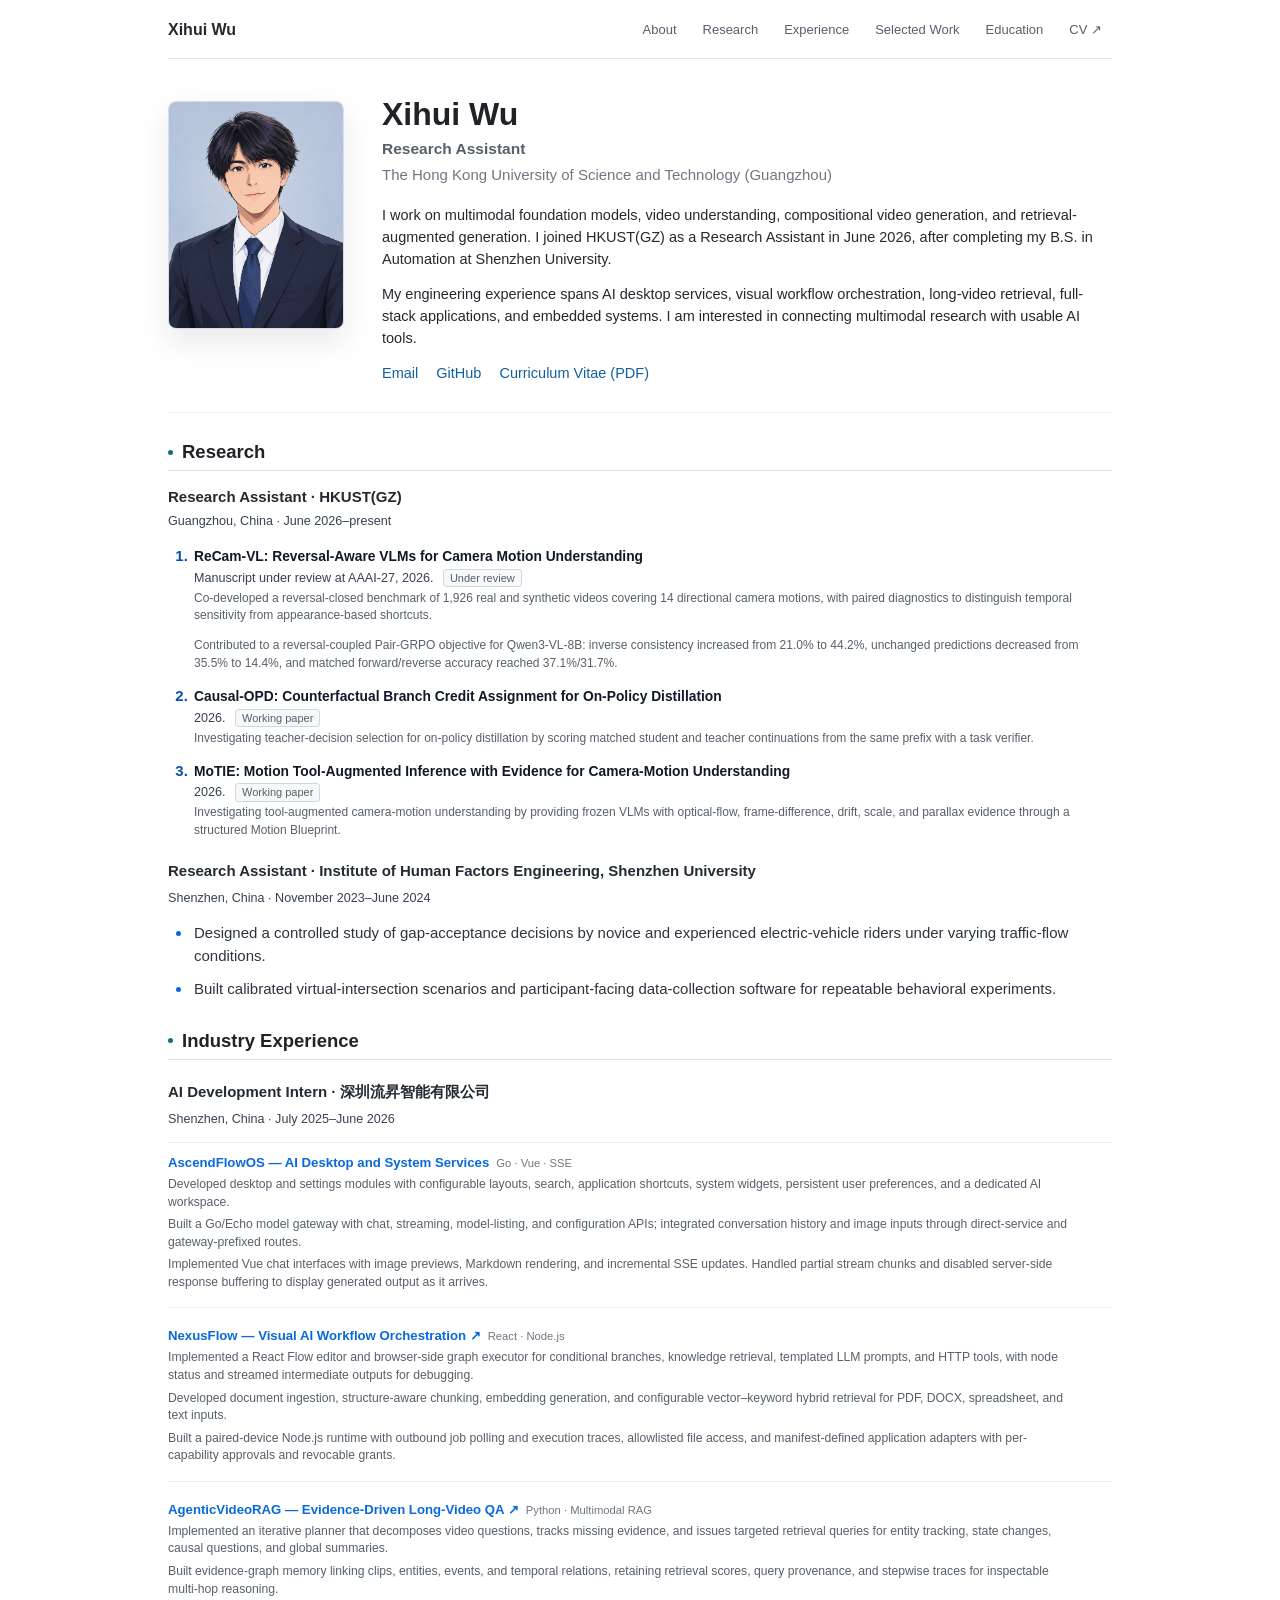
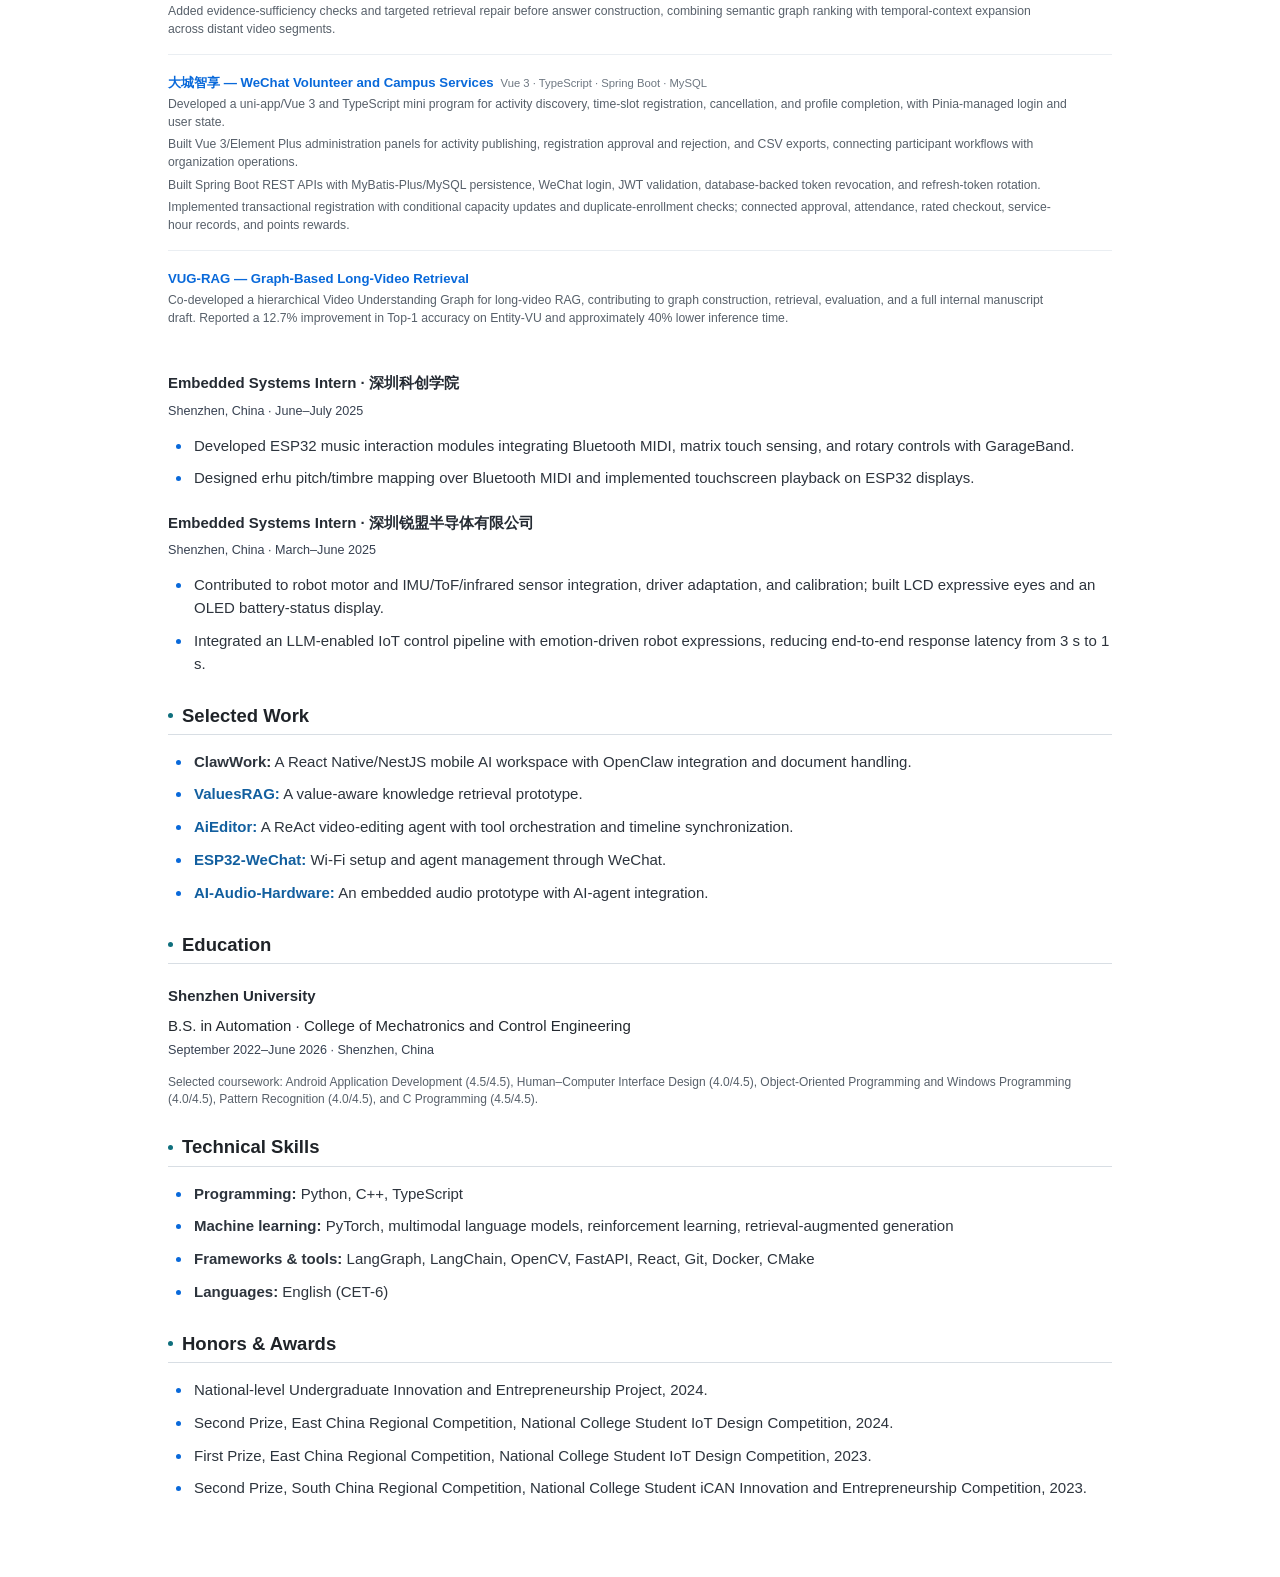
==== index.html @ e4b53911 "Publish Xihui Wu homepage with current CV and anime portrait" ====
<!doctype html>
<html lang="en">
<head>
  <meta charset="utf-8">
  <meta name="viewport" content="width=device-width, initial-scale=1">
  <title>Xihui Wu | Multimodal AI &amp; AI Engineering</title>
  <meta name="description" content="Xihui Wu, Research Assistant at HKUST(GZ). Research in multimodal foundation models and video understanding, with experience building AI systems and full-stack applications.">
  <meta property="og:title" content="Xihui Wu | Multimodal AI &amp; AI Engineering">
  <meta property="og:description" content="Research Assistant at HKUST(GZ), working on multimodal models, video understanding, and retrieval-augmented generation.">
  <meta property="og:type" content="website">
  <meta property="og:url" content="https://5kk601.github.io/">
  <meta property="og:image" content="https://5kk601.github.io/assets/xihui-anime.png">
  <link rel="canonical" href="https://5kk601.github.io/">
  <link rel="icon" href="assets/favicon.svg" type="image/svg+xml">
  <link rel="stylesheet" href="styles.css">
  <script type="application/ld+json">
  {
    "@context": "https://schema.org",
    "@type": "Person",
    "name": "Xihui Wu",
    "url": "https://5kk601.github.io/",
    "image": "https://5kk601.github.io/assets/xihui-anime.png",
    "jobTitle": "Research Assistant",
    "affiliation": {
      "@type": "CollegeOrUniversity",
      "name": "The Hong Kong University of Science and Technology (Guangzhou)"
    },
    "alumniOf": {"@type": "CollegeOrUniversity", "name": "Shenzhen University"},
    "sameAs": ["https://github.com/5kk601"]
  }
  </script>
</head>
<body>
  <a class="skip-link" href="#main-content">Skip to content</a>
  <div class="page">
    <header class="topbar">
      <a class="site-name" href="#about">Xihui Wu</a>
      <button class="nav-toggle" type="button" aria-controls="primary-nav" aria-expanded="false">
        <span>Menu</span><span class="nav-toggle-mark" aria-hidden="true"></span>
      </button>
      <nav id="primary-nav" aria-label="Primary navigation">
        <a href="#about">About</a>
        <a href="#research">Research</a>
        <a href="#experience">Experience</a>
        <a href="#selected-work">Selected Work</a>
        <a href="#education">Education</a>
        <a href="assets/XihuiWu-CV.pdf">CV ↗</a>
      </nav>
    </header>
    <main id="main-content">
      <section class="profile" id="about">
        <div class="portrait-wrap">
          <img class="portrait" src="assets/xihui-anime.png" alt="Anime-style portrait of Xihui Wu" width="176" height="228">
        </div>
        <div class="bio">
          <h1>Xihui Wu</h1>
          <p class="role">Research Assistant</p>
          <p class="affiliation">The Hong Kong University of Science and Technology (Guangzhou)</p>
          <p>I work on multimodal foundation models, video understanding, compositional video generation, and retrieval-augmented generation. I joined HKUST(GZ) as a Research Assistant in June 2026, after completing my B.S. in Automation at Shenzhen University.</p>
          <p>My engineering experience spans AI desktop services, visual workflow orchestration, long-video retrieval, full-stack applications, and embedded systems. I am interested in connecting multimodal research with usable AI tools.</p>
          <p class="links"><a href="mailto:xihuiwu@hkust-gz.edu.cn">Email</a> <a href="https://github.com/5kk601">GitHub</a> <a href="assets/XihuiWu-CV.pdf">Curriculum Vitae (PDF)</a></p>
        </div>
      </section>

      <section id="research">
        <h2>Research</h2>
        <p><strong>Research Assistant · HKUST(GZ)</strong><br><span class="pub-venue">Guangzhou, China · June 2026–present</span></p>
        <ol class="publications">
          <li>
            <div class="pub-title">ReCam-VL: Reversal-Aware VLMs for Camera Motion Understanding</div>
            <div class="pub-venue">Manuscript under review at AAAI-27, 2026. <span class="badge">Under review</span></div>
            <p class="pub-summary">Co-developed a reversal-closed benchmark of 1,926 real and synthetic videos covering 14 directional camera motions, with paired diagnostics to distinguish temporal sensitivity from appearance-based shortcuts.</p>
            <p class="pub-summary">Contributed to a reversal-coupled Pair-GRPO objective for Qwen3-VL-8B: inverse consistency increased from 21.0% to 44.2%, unchanged predictions decreased from 35.5% to 14.4%, and matched forward/reverse accuracy reached 37.1%/31.7%.</p>
          </li>
          <li>
            <div class="pub-title">Causal-OPD: Counterfactual Branch Credit Assignment for On-Policy Distillation</div>
            <div class="pub-venue">2026. <span class="badge">Working paper</span></div>
            <p class="pub-summary">Investigating teacher-decision selection for on-policy distillation by scoring matched student and teacher continuations from the same prefix with a task verifier.</p>
          </li>
          <li>
            <div class="pub-title">MoTIE: Motion Tool-Augmented Inference with Evidence for Camera-Motion Understanding</div>
            <div class="pub-venue">2026. <span class="badge">Working paper</span></div>
            <p class="pub-summary">Investigating tool-augmented camera-motion understanding by providing frozen VLMs with optical-flow, frame-difference, drift, scale, and parallax evidence through a structured Motion Blueprint.</p>
          </li>
        </ol>
        <h3>Research Assistant · Institute of Human Factors Engineering, Shenzhen University</h3>
        <p class="pub-venue">Shenzhen, China · November 2023–June 2024</p>
        <ul>
          <li>Designed a controlled study of gap-acceptance decisions by novice and experienced electric-vehicle riders under varying traffic-flow conditions.</li>
          <li>Built calibrated virtual-intersection scenarios and participant-facing data-collection software for repeatable behavioral experiments.</li>
        </ul>
      </section>

      <section id="experience">
        <h2>Industry Experience</h2>
        <h3>AI Development Intern · <span lang="zh-CN">深圳流昇智能有限公司</span></h3>
        <p class="pub-venue">Shenzhen, China · July 2025–June 2026</p>
        <ul class="projects">
          <li class="project-card">
            <div class="project-head"><span class="project-title">AscendFlowOS — AI Desktop and System Services</span><span class="project-meta">Go · Vue · SSE</span></div>
            <p class="project-desc">Developed desktop and settings modules with configurable layouts, search, application shortcuts, system widgets, persistent user preferences, and a dedicated AI workspace.</p>
            <p class="project-desc">Built a Go/Echo model gateway with chat, streaming, model-listing, and configuration APIs; integrated conversation history and image inputs through direct-service and gateway-prefixed routes.</p>
            <p class="project-desc">Implemented Vue chat interfaces with image previews, Markdown rendering, and incremental SSE updates. Handled partial stream chunks and disabled server-side response buffering to display generated output as it arrives.</p>
          </li>
          <li class="project-card">
            <div class="project-head"><a class="project-title" href="https://github.com/Lam810/NexusFlow">NexusFlow — Visual AI Workflow Orchestration ↗</a><span class="project-meta">React · Node.js</span></div>
            <p class="project-desc">Implemented a React Flow editor and browser-side graph executor for conditional branches, knowledge retrieval, templated LLM prompts, and HTTP tools, with node status and streamed intermediate outputs for debugging.</p>
            <p class="project-desc">Developed document ingestion, structure-aware chunking, embedding generation, and configurable vector–keyword hybrid retrieval for PDF, DOCX, spreadsheet, and text inputs.</p>
            <p class="project-desc">Built a paired-device Node.js runtime with outbound job polling and execution traces, allowlisted file access, and manifest-defined application adapters with per-capability approvals and revocable grants.</p>
          </li>
          <li class="project-card">
            <div class="project-head"><a class="project-title" href="https://github.com/Lam810/AgenticVideoRAG-public">AgenticVideoRAG — Evidence-Driven Long-Video QA ↗</a><span class="project-meta">Python · Multimodal RAG</span></div>
            <p class="project-desc">Implemented an iterative planner that decomposes video questions, tracks missing evidence, and issues targeted retrieval queries for entity tracking, state changes, causal questions, and global summaries.</p>
            <p class="project-desc">Built evidence-graph memory linking clips, entities, events, and temporal relations, retaining retrieval scores, query provenance, and stepwise traces for inspectable multi-hop reasoning.</p>
            <p class="project-desc">Added evidence-sufficiency checks and targeted retrieval repair before answer construction, combining semantic graph ranking with temporal-context expansion across distant video segments.</p>
          </li>
          <li class="project-card">
            <div class="project-head"><span class="project-title"><span lang="zh-CN">大城智享</span> — WeChat Volunteer and Campus Services</span><span class="project-meta">Vue 3 · TypeScript · Spring Boot · MySQL</span></div>
            <p class="project-desc">Developed a uni-app/Vue 3 and TypeScript mini program for activity discovery, time-slot registration, cancellation, and profile completion, with Pinia-managed login and user state.</p>
            <p class="project-desc">Built Vue 3/Element Plus administration panels for activity publishing, registration approval and rejection, and CSV exports, connecting participant workflows with organization operations.</p>
            <p class="project-desc">Built Spring Boot REST APIs with MyBatis-Plus/MySQL persistence, WeChat login, JWT validation, database-backed token revocation, and refresh-token rotation.</p>
            <p class="project-desc">Implemented transactional registration with conditional capacity updates and duplicate-enrollment checks; connected approval, attendance, rated checkout, service-hour records, and points rewards.</p>
          </li>
          <li class="project-card">
            <div class="project-head"><span class="project-title">VUG-RAG — Graph-Based Long-Video Retrieval</span></div>
            <p class="project-desc">Co-developed a hierarchical Video Understanding Graph for long-video RAG, contributing to graph construction, retrieval, evaluation, and a full internal manuscript draft. Reported a 12.7% improvement in Top-1 accuracy on Entity-VU and approximately 40% lower inference time.</p>
          </li>
        </ul>
        <h3>Embedded Systems Intern · <span lang="zh-CN">深圳科创学院</span></h3>
        <p class="pub-venue">Shenzhen, China · June–July 2025</p>
        <ul>
          <li>Developed ESP32 music interaction modules integrating Bluetooth MIDI, matrix touch sensing, and rotary controls with GarageBand.</li>
          <li>Designed erhu pitch/timbre mapping over Bluetooth MIDI and implemented touchscreen playback on ESP32 displays.</li>
        </ul>
        <h3>Embedded Systems Intern · <span lang="zh-CN">深圳锐盟半导体有限公司</span></h3>
        <p class="pub-venue">Shenzhen, China · March–June 2025</p>
        <ul>
          <li>Contributed to robot motor and IMU/ToF/infrared sensor integration, driver adaptation, and calibration; built LCD expressive eyes and an OLED battery-status display.</li>
          <li>Integrated an LLM-enabled IoT control pipeline with emotion-driven robot expressions, reducing end-to-end response latency from 3 s to 1 s.</li>
        </ul>
      </section>

      <section id="selected-work">
        <h2>Selected Work</h2>
        <ul>
          <li><strong>ClawWork:</strong> A React Native/NestJS mobile AI workspace with OpenClaw integration and document handling.</li>
          <li><a href="https://github.com/wwwwwkkkkkk7777/ValuesRAG"><strong>ValuesRAG:</strong></a> A value-aware knowledge retrieval prototype.</li>
          <li><a href="https://github.com/wwwwwkkkkkk7777/AiEditor"><strong>AiEditor:</strong></a> A ReAct video-editing agent with tool orchestration and timeline synchronization.</li>
          <li><a href="https://github.com/wwwwwkkkkkk7777/esp32-wechat"><strong>ESP32-WeChat:</strong></a> Wi-Fi setup and agent management through WeChat.</li>
          <li><a href="https://github.com/wwwwwkkkkkk7777/AI-Audio-Hardware"><strong>AI-Audio-Hardware:</strong></a> An embedded audio prototype with AI-agent integration.</li>
        </ul>
      </section>

      <section id="education">
        <h2>Education</h2>
        <h3>Shenzhen University</h3>
        <p>B.S. in Automation · College of Mechatronics and Control Engineering<br><span class="pub-venue">September 2022–June 2026 · Shenzhen, China</span></p>
        <p class="pub-summary">Selected coursework: Android Application Development (4.5/4.5), Human–Computer Interface Design (4.0/4.5), Object-Oriented Programming and Windows Programming (4.0/4.5), Pattern Recognition (4.0/4.5), and C Programming (4.5/4.5).</p>
      </section>
      <section id="skills">
        <h2>Technical Skills</h2>
        <ul>
          <li><strong>Programming:</strong> Python, C++, TypeScript</li>
          <li><strong>Machine learning:</strong> PyTorch, multimodal language models, reinforcement learning, retrieval-augmented generation</li>
          <li><strong>Frameworks &amp; tools:</strong> LangGraph, LangChain, OpenCV, FastAPI, React, Git, Docker, CMake</li>
          <li><strong>Languages:</strong> English (CET-6)</li>
        </ul>
      </section>
      <section id="honors">
        <h2>Honors &amp; Awards</h2>
        <ul>
          <li>National-level Undergraduate Innovation and Entrepreneurship Project, 2024.</li>
          <li>Second Prize, East China Regional Competition, National College Student IoT Design Competition, 2024.</li>
          <li>First Prize, East China Regional Competition, National College Student IoT Design Competition, 2023.</li>
          <li>Second Prize, South China Regional Competition, National College Student iCAN Innovation and Entrepreneurship Competition, 2023.</li>
        </ul>
      </section>
    </main>
  </div>
  <script>
    const toggle = document.querySelector('.nav-toggle');
    const nav = document.querySelector('#primary-nav');
    function closeMenu() {
      toggle.setAttribute('aria-expanded', 'false');
      nav.classList.remove('is-open');
    }
    toggle.addEventListener('click', () => {
      const open = toggle.getAttribute('aria-expanded') !== 'true';
      toggle.setAttribute('aria-expanded', String(open));
      nav.classList.toggle('is-open', open);
    });
    nav.addEventListener('click', (event) => {
      if (event.target.closest('a')) closeMenu();
    });
    document.addEventListener('keydown', (event) => {
      if (event.key === 'Escape' && toggle.getAttribute('aria-expanded') === 'true') {
        closeMenu();
        toggle.focus();
      }
    });
    document.addEventListener('click', (event) => {
      if (!event.target.closest('.topbar')) closeMenu();
    });
  </script>
</body>
</html>
---- styles.css ----
:root {
  --page-bg: #f6f8fa;
  --surface: #fff;
  --surface-soft: #f6f8fa;
  --text: #24292f;
  --muted: #57606a;
  --light-muted: #6e7781;
  --line: #d8dee4;
  --line-soft: #eaeef2;
  --accent: #0969da;
  --accent-dark: #0550ae;
  --accent-soft: #ddf4ff;
  --teal: #0f6f7d;
  --teal-soft: #e7f4f6;
  --shadow: 0 14px 36px rgba(27, 31, 36, 0.08);
}

/* Shared accessibility and long-form profile details. */
a:focus-visible, button:focus-visible, summary:focus-visible {
  outline: 2px solid var(--accent);
  outline-offset: 4px;
}
.skip-link { position: fixed; left: 16px; top: -70px; z-index: 30; padding: 10px 16px; background: #fff; }
.skip-link:focus { top: 10px; }
.experience-entry { margin: 24px 0; }
.experience-entry h3 { margin-bottom: 4px; }
.experience-meta { color: var(--muted); font-size: 13px; margin-bottom: 12px; }
.experience-entry li { font-size: 14px; }
.links { display: flex; flex-wrap: wrap; gap: 10px 18px; }
@media (prefers-reduced-motion: reduce) {
  html { scroll-behavior: auto; }
  *, *::before, *::after { transition: none !important; }
}

html {
  color-scheme: light;
  font-size: 15px;
  scroll-behavior: smooth;
}

* {
  box-sizing: border-box;
}

body {
  margin: 0;
  background:
    radial-gradient(circle at 18% 0%, rgba(9, 105, 218, 0.045), transparent 32%),
    linear-gradient(180deg, #fff 0, #fff 360px, var(--page-bg) 100%);
  color: var(--text);
  font-family: -apple-system, BlinkMacSystemFont, "Segoe UI", Roboto,
    "Helvetica Neue", Arial, "Noto Sans", "PingFang SC", "Microsoft YaHei",
    sans-serif;
  line-height: 1.58;
  text-rendering: optimizeLegibility;
}

a {
  color: #125f9f;
  text-decoration: none;
  text-underline-offset: 3px;
}

a:hover {
  color: var(--accent-dark);
  text-decoration: underline;
}

.page {
  max-width: 1040px;
  margin: 0 auto;
  padding: 0 28px 48px;
}

.topbar {
  position: sticky;
  top: 0;
  z-index: 10;
  display: flex;
  align-items: center;
  justify-content: space-between;
  gap: 24px;
  padding: 14px 0 12px;
  margin-bottom: 32px;
  border-bottom: 1px solid rgba(216, 222, 228, 0.9);
  background: rgba(255, 255, 255, 0.94);
  backdrop-filter: blur(14px);
}

.site-name {
  flex: 0 0 auto;
  color: var(--text);
  font-size: 16px;
  font-weight: 750;
  letter-spacing: 0;
}

nav {
  display: flex;
  flex-wrap: wrap;
  justify-content: flex-end;
  gap: 6px;
  font-size: 13px;
}

nav a {
  display: inline-flex;
  align-items: center;
  min-height: 32px;
  padding: 5px 10px;
  border-radius: 6px;
  color: var(--muted);
}

nav a:hover,
nav a.is-active {
  background: var(--accent-soft);
  color: var(--accent-dark);
  text-decoration: none;
}

.nav-toggle {
  display: none;
}

.profile {
  display: grid;
  grid-template-columns: 178px minmax(0, 1fr);
  gap: 36px;
  align-items: start;
  padding: 10px 0 34px;
  margin-bottom: 34px;
  border-bottom: 1px solid var(--line-soft);
}

.portrait-wrap {
  padding-top: 4px;
}

.portrait {
  display: block;
  width: 176px;
  height: 228px;
  object-fit: cover;
  object-position: center top;
  border: 1px solid var(--line);
  border-radius: 8px;
  box-shadow: 0 12px 30px rgba(27, 31, 36, 0.1);
  background: var(--surface);
}

h1 {
  margin: 0 0 5px;
  color: #1f2328;
  font-size: 32px;
  line-height: 1.12;
  font-weight: 760;
  letter-spacing: 0;
}

.role,
.affiliation {
  margin: 0 0 4px;
  color: var(--muted);
  line-height: 1.45;
}

.role {
  font-size: 15.5px;
  font-weight: 650;
}

.affiliation {
  margin-bottom: 18px;
  color: var(--light-muted);
}

.bio p:not(.role):not(.affiliation) {
  max-width: 780px;
  font-size: 14.5px;
}

.links {
  margin-bottom: 0;
}

section {
  margin: 34px 0;
  scroll-margin-top: 86px;
}

h2 {
  display: flex;
  align-items: center;
  gap: 9px;
  margin: 0 0 15px;
  padding-bottom: 7px;
  border-bottom: 1px solid var(--line);
  color: #1f2328;
  font-size: 18.5px;
  line-height: 1.2;
  font-weight: 720;
  letter-spacing: 0;
}

h2::before {
  content: "";
  width: 5px;
  height: 5px;
  border-radius: 50%;
  background: var(--teal);
}

h3 {
  margin: 22px 0 9px;
  color: #252b33;
  font-size: 15px;
  line-height: 1.35;
  font-weight: 720;
}

p {
  margin: 0 0 13px;
}

ul,
ol {
  margin: 0;
  padding-left: 24px;
}

li {
  margin-bottom: 8px;
  padding-left: 2px;
}

li::marker {
  color: var(--accent);
}

section > ul {
  color: #2d343d;
}

section > ul li {
  padding-top: 1px;
  padding-bottom: 1px;
}

.pub-note {
  margin-top: -4px;
  color: var(--muted);
  font-size: 12px;
}

.section-note {
  margin: -6px 0 14px;
  color: var(--muted);
  font-size: 12px;
  line-height: 1.5;
}

.pub-summary {
  margin-top: 2px;
  color: var(--muted);
  font-size: 12px;
  line-height: 1.45;
}

.disclosure {
  margin-top: 14px;
  border-bottom: 1px solid var(--line);
}

.disclosure summary {
  display: flex;
  align-items: baseline;
  gap: 8px;
  padding: 9px 0;
  color: #303843;
  font-size: 13.5px;
  font-weight: 680;
  line-height: 1.4;
  cursor: pointer;
  list-style: none;
}

.disclosure summary::-webkit-details-marker {
  display: none;
}

.disclosure summary:focus-visible {
  outline: 2px solid rgba(15, 111, 125, 0.35);
  outline-offset: 2px;
  border-radius: 2px;
}

.disclosure summary span {
  color: var(--muted);
  font-size: 11.5px;
  font-weight: 450;
}

.disclosure summary::after {
  content: "+";
  margin-left: auto;
  color: var(--accent-dark);
  font-size: 17px;
  font-weight: 450;
  line-height: 1;
}

.disclosure[open] summary::after {
  content: "−";
}

.disclosure > ul,
.disclosure > ol {
  margin: 4px 0 12px;
}

.publication-disclosure {
  margin-top: 20px;
}

.section-disclosure {
  margin-top: 0;
}

.section-disclosure summary {
  margin: 0;
  padding: 0 0 10px;
  border-bottom: 1px solid var(--line);
  color: #1f2328;
  font-size: 18.5px;
  line-height: 1.2;
  font-weight: 720;
}

.section-disclosure summary::before {
  content: "";
  width: 5px;
  height: 5px;
  border-radius: 50%;
  background: var(--teal);
  flex: 0 0 auto;
}

.publications {
  padding-left: 24px;
  list-style: decimal;
}

.publications li {
  margin-bottom: 15px;
  padding-left: 2px;
}

.publications li::marker {
  color: var(--accent-dark);
  font-weight: 650;
}

.pub-title {
  color: #111827;
  font-size: 14px;
  font-weight: 690;
  line-height: 1.42;
}

.secondary-title {
  color: #444;
  font-weight: 400;
}

.pub-authors,
.pub-venue {
  margin-top: 2px;
  color: #374151;
  font-size: 13px;
  line-height: 1.44;
}

.badge {
  display: inline-flex;
  align-items: center;
  margin-left: 6px;
  padding: 1px 6px;
  border: 1px solid #bbb;
  border-radius: 3px;
  background: transparent;
  color: #555;
  font-size: 11px;
  font-weight: 500;
  line-height: 1.35;
  white-space: nowrap;
}

.pub-actions {
  display: flex;
  flex-wrap: wrap;
  gap: 6px;
  margin-top: 6px;
}

.pub-button {
  display: inline-flex;
  align-items: center;
  justify-content: center;
  min-width: 42px;
  min-height: 24px;
  padding: 2px 8px;
  border: 1px solid #bbb;
  border-radius: 3px;
  background: transparent;
  color: #555;
  font-size: 12px;
  font-weight: 500;
  line-height: 1.4;
  text-align: center;
}

a.pub-button:hover {
  border-color: #125f9f;
  color: #125f9f;
  text-decoration: none;
}

.pub-button.disabled {
  cursor: default;
  opacity: 0.65;
}

.project-controls {
  display: flex;
  flex-wrap: wrap;
  gap: 8px;
  margin: 12px 0 16px;
}

.project-filter {
  display: inline-flex;
  align-items: center;
  min-height: 28px;
  padding: 3px 11px;
  border: 1px solid #d0d7de;
  border-radius: 999px;
  background: #fff;
  color: #57606a;
  font: inherit;
  font-size: 12px;
  font-weight: 520;
  cursor: pointer;
}

.project-filter:hover {
  border-color: #afb8c1;
  background: #f6f8fa;
}

.project-filter.is-active {
  border-color: rgba(9, 105, 218, 0.35);
  background: #ddf4ff;
  color: #0969da;
}

.projects {
  display: grid;
  grid-template-columns: minmax(0, 1fr);
  gap: 13px;
  margin: 0;
  padding-left: 0;
  list-style: none;
}

.project-card {
  padding: 0;
}

.project-card[hidden] {
  display: none;
}

.project-head {
  display: flex;
  flex-wrap: wrap;
  align-items: baseline;
  gap: 7px;
  margin-bottom: 1px;
}

.project-title {
  color: #0969da;
  font-size: 13.5px;
  font-weight: 650;
}

.project-card .project-title:hover {
  color: #0550ae;
}

.project-meta {
  color: var(--light-muted);
  font-size: 11.25px;
}

.project-note {
  display: none;
}

.project-desc {
  margin: 3px 0 5px;
  max-width: 900px;
  color: var(--muted);
  font-size: 12.5px;
  line-height: 1.46;
}

.project-tags {
  display: flex;
  flex-wrap: wrap;
  gap: 5px;
  margin-top: 0;
}

.project-tag {
  display: inline-flex;
  align-items: center;
  min-height: 18px;
  padding: 0 7px;
  border: 1px solid #d0d7de;
  border-radius: 999px;
  background: #f6f8fa;
  color: #57606a;
  font-size: 10.5px;
  font-weight: 500;
  line-height: 17px;
  white-space: nowrap;
}

.project-tag--npu {
  border-color: #9ec5fe;
  background: #ddf4ff;
  color: #0969da;
}

strong {
  font-weight: 700;
}

footer {
  display: none;
}

@media (max-width: 820px) {
  .page {
    padding: 0 20px 40px;
  }

  .topbar {
    display: grid;
    grid-template-columns: minmax(0, 1fr) auto;
    align-items: center;
    margin: 0 -20px 30px;
    padding: 14px 20px 10px;
    overflow: visible;
  }

  .site-name {
    display: inline-block;
    margin-bottom: 0;
  }

  .nav-toggle {
    display: inline-flex;
    align-items: center;
    gap: 8px;
    min-height: 34px;
    padding: 5px 10px;
    border: 1px solid var(--line);
    border-radius: 6px;
    background: #fff;
    color: var(--muted);
    font: inherit;
    font-size: 13px;
    font-weight: 650;
    cursor: pointer;
  }

  .nav-toggle:hover {
    border-color: #c7d4dd;
    color: var(--accent-dark);
    background: var(--surface-soft);
  }

  .nav-toggle-mark {
    position: relative;
    display: inline-block;
    width: 16px;
    height: 12px;
  }

  .nav-toggle-mark::before,
  .nav-toggle-mark::after {
    content: "";
    position: absolute;
    right: 0;
    width: 16px;
    height: 2px;
    border-radius: 2px;
    background: currentColor;
    transition: transform 160ms ease, top 160ms ease;
  }

  .nav-toggle-mark::before {
    top: 2px;
  }

  .nav-toggle-mark::after {
    top: 8px;
  }

  .nav-toggle[aria-expanded="true"] .nav-toggle-mark::before {
    top: 5px;
    transform: rotate(45deg);
  }

  .nav-toggle[aria-expanded="true"] .nav-toggle-mark::after {
    top: 5px;
    transform: rotate(-45deg);
  }

  nav {
    position: absolute;
    top: calc(100% + 8px);
    right: 20px;
    display: flex;
    flex-direction: column;
    flex-wrap: nowrap;
    gap: 2px;
    width: min(230px, calc(100vw - 40px));
    max-height: 0;
    padding: 0;
    border: 1px solid transparent;
    border-radius: 8px;
    background: #fff;
    box-shadow: none;
    overflow: hidden;
    opacity: 0;
    visibility: hidden;
    transform: translateY(-4px);
    transition: max-height 180ms ease, opacity 150ms ease, transform 160ms ease;
  }

  nav.is-open {
    max-height: 320px;
    padding: 6px;
    border-color: var(--line);
    box-shadow: 0 14px 32px rgba(27, 31, 36, 0.13);
    opacity: 1;
    visibility: visible;
    transform: translateY(0);
  }

  nav a {
    justify-content: flex-start;
    min-height: 34px;
    padding: 7px 10px;
    border: 0;
    border-radius: 6px;
    background: transparent;
    white-space: nowrap;
  }

  .profile {
    grid-template-columns: 116px minmax(0, 1fr);
    gap: 16px;
    padding: 4px 0 28px;
    margin-bottom: 32px;
  }

  .portrait-wrap {
    grid-row: span 3;
  }

  .portrait {
    width: 112px;
    height: 146px;
    box-shadow: 0 8px 22px rgba(27, 31, 36, 0.08);
  }

  .bio {
    display: contents;
  }

  .bio h1,
  .bio .role,
  .bio .affiliation {
    grid-column: 2;
  }

  .bio h1 {
    align-self: end;
    margin-top: 4px;
    font-size: 27px;
  }

  .role {
    font-size: 14px;
  }

  .affiliation {
    margin-bottom: 0;
    font-size: 13.5px;
  }

  .bio p:not(.role):not(.affiliation) {
    grid-column: 1 / -1;
    max-width: none;
    margin-top: 4px;
  }

  section {
    margin: 30px 0;
    scroll-margin-top: 104px;
  }

  h2 {
    margin-bottom: 14px;
    font-size: 18px;
  }

}

@media (max-width: 520px) {
  body {
    line-height: 1.58;
  }

  .page {
    padding: 0 16px 34px;
  }

  .topbar {
    margin-right: -16px;
    margin-left: -16px;
    padding-right: 16px;
    padding-left: 16px;
  }

  .profile {
    grid-template-columns: 92px minmax(0, 1fr);
    gap: 14px;
    padding-bottom: 24px;
  }

  .portrait {
    width: 88px;
    height: 116px;
    border-radius: 6px;
  }

  .bio h1 {
    font-size: 24px;
  }

  .role,
  .affiliation {
    font-size: 12.5px;
  }

  .bio p:not(.role):not(.affiliation),
  section > ul,
  section > ol {
    font-size: 14px;
  }

  h2 {
    font-size: 17.5px;
  }

  h3 {
    margin-top: 20px;
  }

  .disclosure summary {
    display: grid;
    grid-template-columns: minmax(0, 1fr) auto;
    gap: 2px 10px;
  }

  .disclosure summary span {
    grid-column: 1;
    grid-row: 2;
  }

  .disclosure summary::after {
    grid-column: 2;
    grid-row: 1 / span 2;
    align-self: center;
    margin-left: 0;
  }

  .section-disclosure summary {
    display: flex;
    align-items: center;
  }

  .section-disclosure summary span {
    margin-left: 2px;
  }

  .section-disclosure summary::after {
    margin-left: auto;
  }

  ul,
  ol {
    padding-left: 20px;
  }

  .publications li {
    margin-bottom: 13px;
  }

  .pub-title {
    font-size: 13.5px;
  }

  .pub-authors,
  .pub-venue {
    font-size: 12.5px;
  }

  .badge {
    margin-top: 4px;
    margin-left: 0;
  }

  .project-controls {
    flex-wrap: nowrap;
    margin-right: -16px;
    padding-right: 16px;
    overflow-x: auto;
    scrollbar-width: none;
  }

  .project-controls::-webkit-scrollbar {
    display: none;
  }

  .project-filter {
    flex: 0 0 auto;
  }

  .project-head {
    display: block;
  }

  .project-meta {
    display: block;
    margin-top: 1px;
  }
}


.protected-disclosure:not([data-unlocked="true"]) summary span::after {
  content: " / locked";
}

.protected-disclosure.unlock-failed summary {
  color: #8a2424;
}

.protected-disclosure.unlock-failed summary::after {
  color: #8a2424;
}


/* Academic refresh: compact, white, index-oriented homepage layout. */
body {
  background: #fff;
  line-height: 1.52;
}

.page {
  max-width: 1000px;
}

.topbar {
  margin-bottom: 28px;
  box-shadow: none;
}

.profile {
  margin-bottom: 24px;
  padding-bottom: 28px;
}

section {
  margin: 28px 0;
}

.news-section {
  margin-top: 8px;
}

.news-list {
  display: grid;
  gap: 6px;
  margin: 0;
  padding-left: 0;
  color: #2d343d;
  font-size: 13px;
  list-style: none;
}

.news-list li {
  display: grid;
  grid-template-columns: 94px minmax(0, 1fr);
  gap: 14px;
  margin: 0;
  padding: 0;
}

.news-date {
  color: var(--light-muted);
  font-size: 11.5px;
  white-space: nowrap;
}

.publications li {
  margin-bottom: 12px;
}

.pub-title {
  font-size: 13.8px;
  font-weight: 680;
}

.pub-authors,
.pub-venue {
  font-size: 12.6px;
  line-height: 1.42;
}

.pub-actions {
  margin-top: 5px;
}

.pub-button,
.badge {
  border-color: #d0d7de;
  background: #f6f8fa;
  color: #57606a;
}

.projects {
  gap: 0;
  border-top: 1px solid var(--line-soft);
}

.project-card {
  padding: 10px 0 11px;
  border-bottom: 1px solid var(--line-soft);
}

.project-card:last-child {
  border-bottom: 0;
}

.project-title {
  font-size: 13.2px;
}

.project-desc {
  margin: 3px 0 5px;
  color: #57606a;
  font-size: 12.2px;
  line-height: 1.44;
}

.project-tag {
  min-height: 17px;
  padding: 0 6px;
  border-radius: 999px;
  background: #f6f8fa;
  font-size: 10.2px;
  line-height: 16px;
}

@media (max-width: 520px) {
  .news-list li {
    grid-template-columns: 1fr;
    gap: 0;
  }

  .news-date {
    font-size: 11px;
  }

  .project-card {
    padding: 11px 0;
  }
}
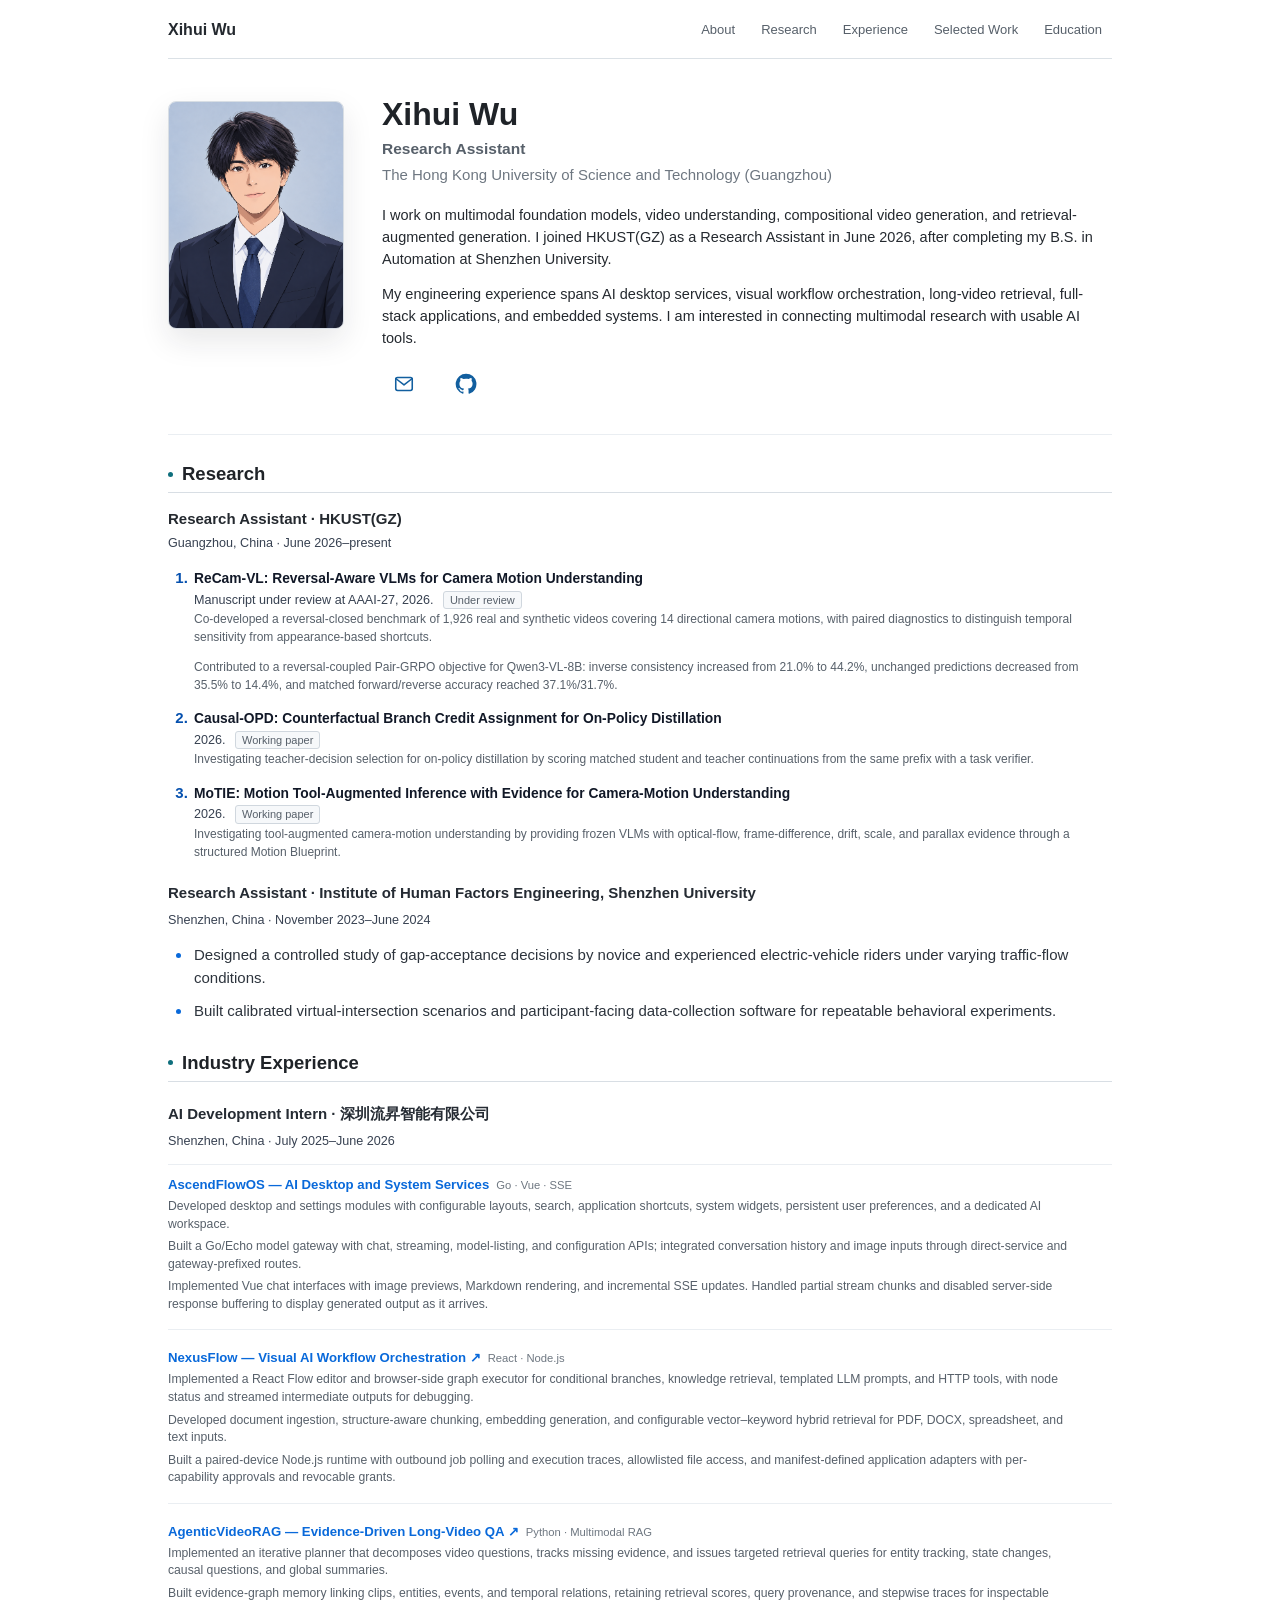
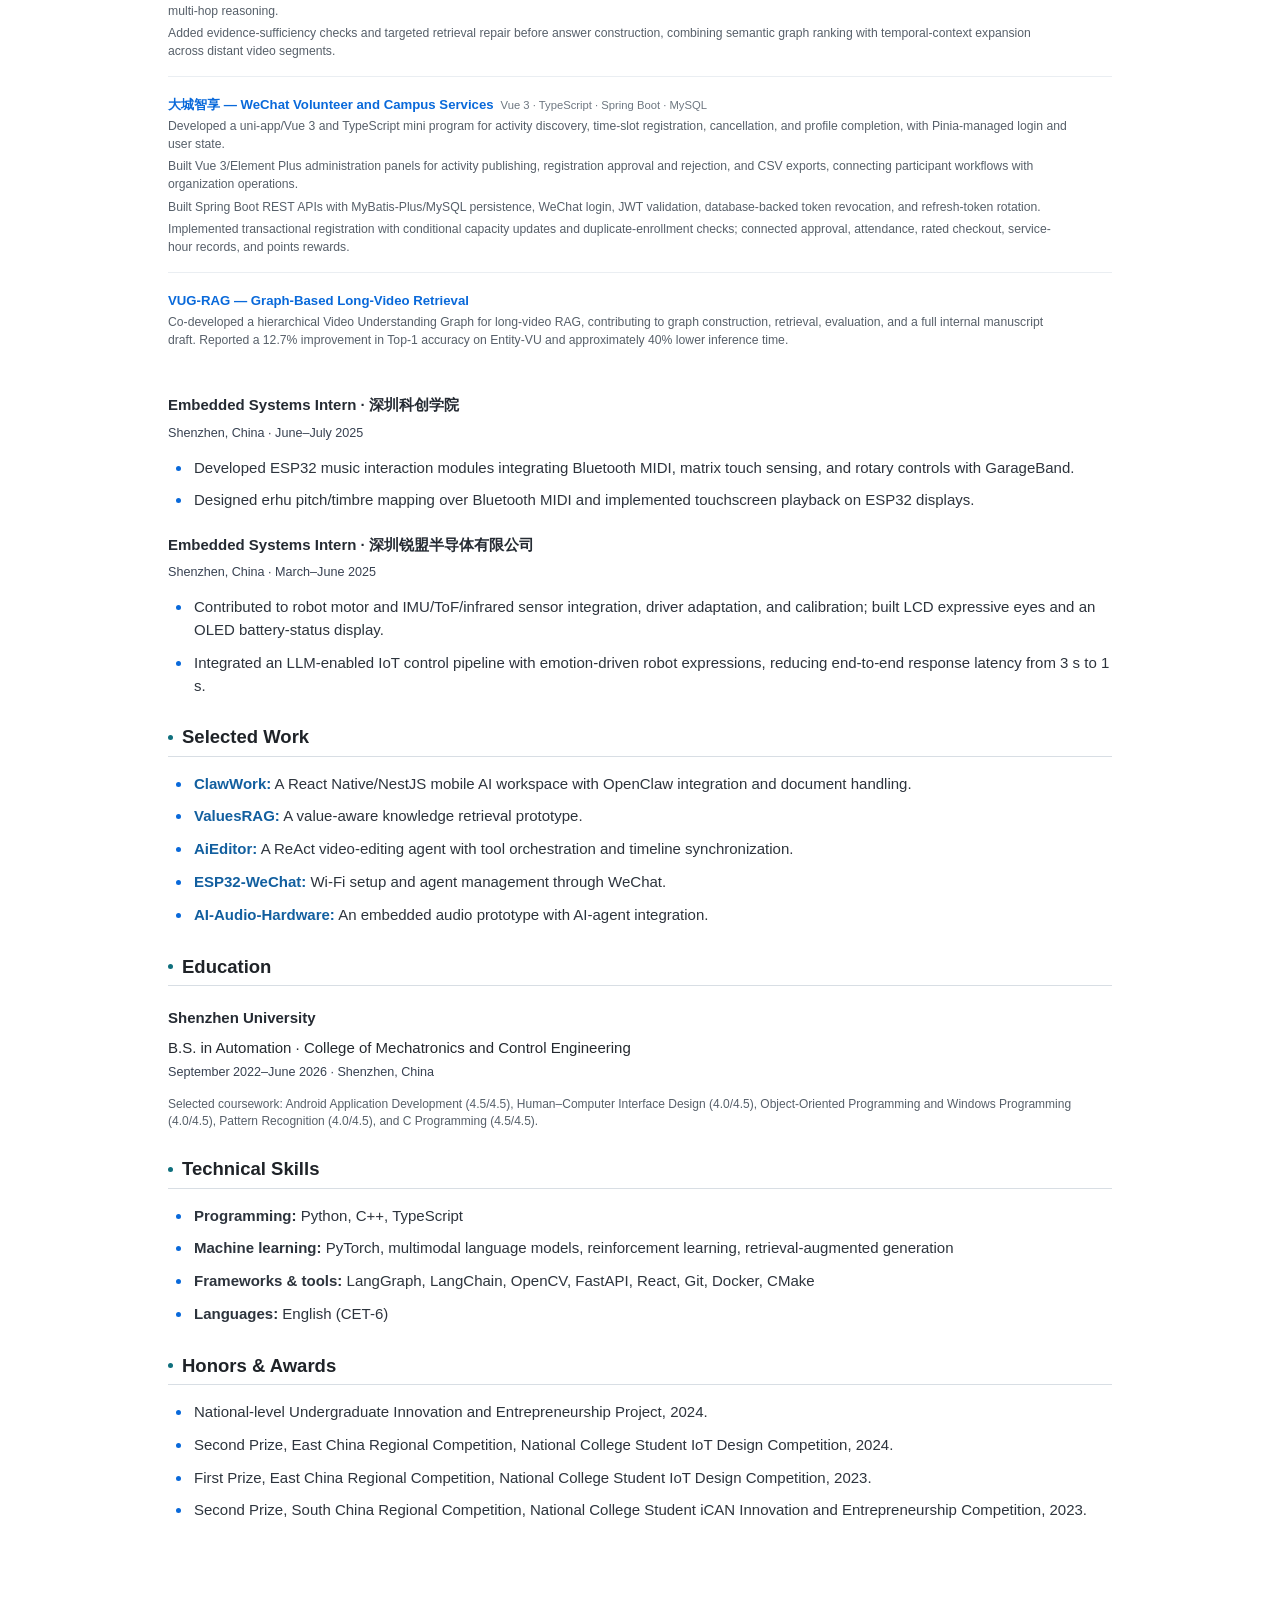
==== commit bbb73ef1: "Replace contact links with icons and update project navigation" ====
--- a/index.html
+++ b/index.html
@@ -44,7 +44,6 @@
         <a href="#experience">Experience</a>
         <a href="#selected-work">Selected Work</a>
         <a href="#education">Education</a>
-        <a href="assets/XihuiWu-CV.pdf">CV ↗</a>
       </nav>
     </header>
     <main id="main-content">
@@ -58,7 +57,14 @@
           <p class="affiliation">The Hong Kong University of Science and Technology (Guangzhou)</p>
           <p>I work on multimodal foundation models, video understanding, compositional video generation, and retrieval-augmented generation. I joined HKUST(GZ) as a Research Assistant in June 2026, after completing my B.S. in Automation at Shenzhen University.</p>
           <p>My engineering experience spans AI desktop services, visual workflow orchestration, long-video retrieval, full-stack applications, and embedded systems. I am interested in connecting multimodal research with usable AI tools.</p>
-          <p class="links"><a href="mailto:xihuiwu@hkust-gz.edu.cn">Email</a> <a href="https://github.com/5kk601">GitHub</a> <a href="assets/XihuiWu-CV.pdf">Curriculum Vitae (PDF)</a></p>
+          <p class="links">
+            <a class="social-link" href="mailto:xihuiwu@hkust-gz.edu.cn" aria-label="Email Xihui Wu" title="Email">
+              <svg viewBox="0 0 24 24" width="22" height="22" fill="none" stroke="currentColor" stroke-width="1.7" stroke-linecap="round" stroke-linejoin="round" aria-hidden="true" focusable="false"><rect x="3" y="5" width="18" height="14" rx="2"/><path d="m3 6 9 7 9-7"/></svg>
+            </a>
+            <a class="social-link" href="https://github.com/5kk601" aria-label="Xihui Wu on GitHub" title="GitHub">
+              <svg viewBox="0 0 24 24" width="22" height="22" fill="currentColor" aria-hidden="true" focusable="false"><path d="M12 .75a11.25 11.25 0 0 0-3.558 21.924c.563.103.768-.244.768-.542 0-.267-.01-.974-.015-1.912-3.13.68-3.79-1.508-3.79-1.508-.512-1.3-1.25-1.646-1.25-1.646-1.022-.7.077-.686.077-.686 1.13.08 1.724 1.16 1.724 1.16 1.004 1.721 2.635 1.224 3.276.936.103-.728.393-1.224.715-1.506-2.498-.284-5.124-1.25-5.124-5.56 0-1.228.439-2.232 1.159-3.019-.116-.284-.502-1.429.11-2.978 0 0 .945-.303 3.094 1.153A10.79 10.79 0 0 1 12 6.188c.956.004 1.919.129 2.818.378 2.148-1.456 3.091-1.153 3.091-1.153.614 1.55.228 2.694.112 2.978.722.787 1.157 1.791 1.157 3.019 0 4.322-2.63 5.272-5.136 5.55.404.35.764 1.044.764 2.104 0 1.52-.014 2.746-.014 3.119 0 .301.203.65.774.54A11.252 11.252 0 0 0 12 .75Z"/></svg>
+            </a>
+          </p>
         </div>
       </section>
 
@@ -143,7 +149,7 @@
       <section id="selected-work">
         <h2>Selected Work</h2>
         <ul>
-          <li><strong>ClawWork:</strong> A React Native/NestJS mobile AI workspace with OpenClaw integration and document handling.</li>
+          <li><a href="https://github.com/5kk601/ClawWork"><strong>ClawWork:</strong></a> A React Native/NestJS mobile AI workspace with OpenClaw integration and document handling.</li>
           <li><a href="https://github.com/wwwwwkkkkkk7777/ValuesRAG"><strong>ValuesRAG:</strong></a> A value-aware knowledge retrieval prototype.</li>
           <li><a href="https://github.com/wwwwwkkkkkk7777/AiEditor"><strong>AiEditor:</strong></a> A ReAct video-editing agent with tool orchestration and timeline synchronization.</li>
           <li><a href="https://github.com/wwwwwkkkkkk7777/esp32-wechat"><strong>ESP32-WeChat:</strong></a> Wi-Fi setup and agent management through WeChat.</li>
@@ -204,5 +210,3 @@
   </script>
 </body>
 </html>
-
-
--- a/styles.css
+++ b/styles.css
@@ -27,6 +27,9 @@
 .experience-meta { color: var(--muted); font-size: 13px; margin-bottom: 12px; }
 .experience-entry li { font-size: 14px; }
 .links { display: flex; flex-wrap: wrap; gap: 10px 18px; }
+.links .social-link { display: inline-flex; align-items: center; justify-content: center; width: 44px; height: 44px; border-radius: 8px; }
+.links .social-link:hover { background: #f0f4f8; text-decoration: none; }
+.social-link svg { display: block; }
 @media (prefers-reduced-motion: reduce) {
   html { scroll-behavior: auto; }
   *, *::before, *::after { transition: none !important; }
